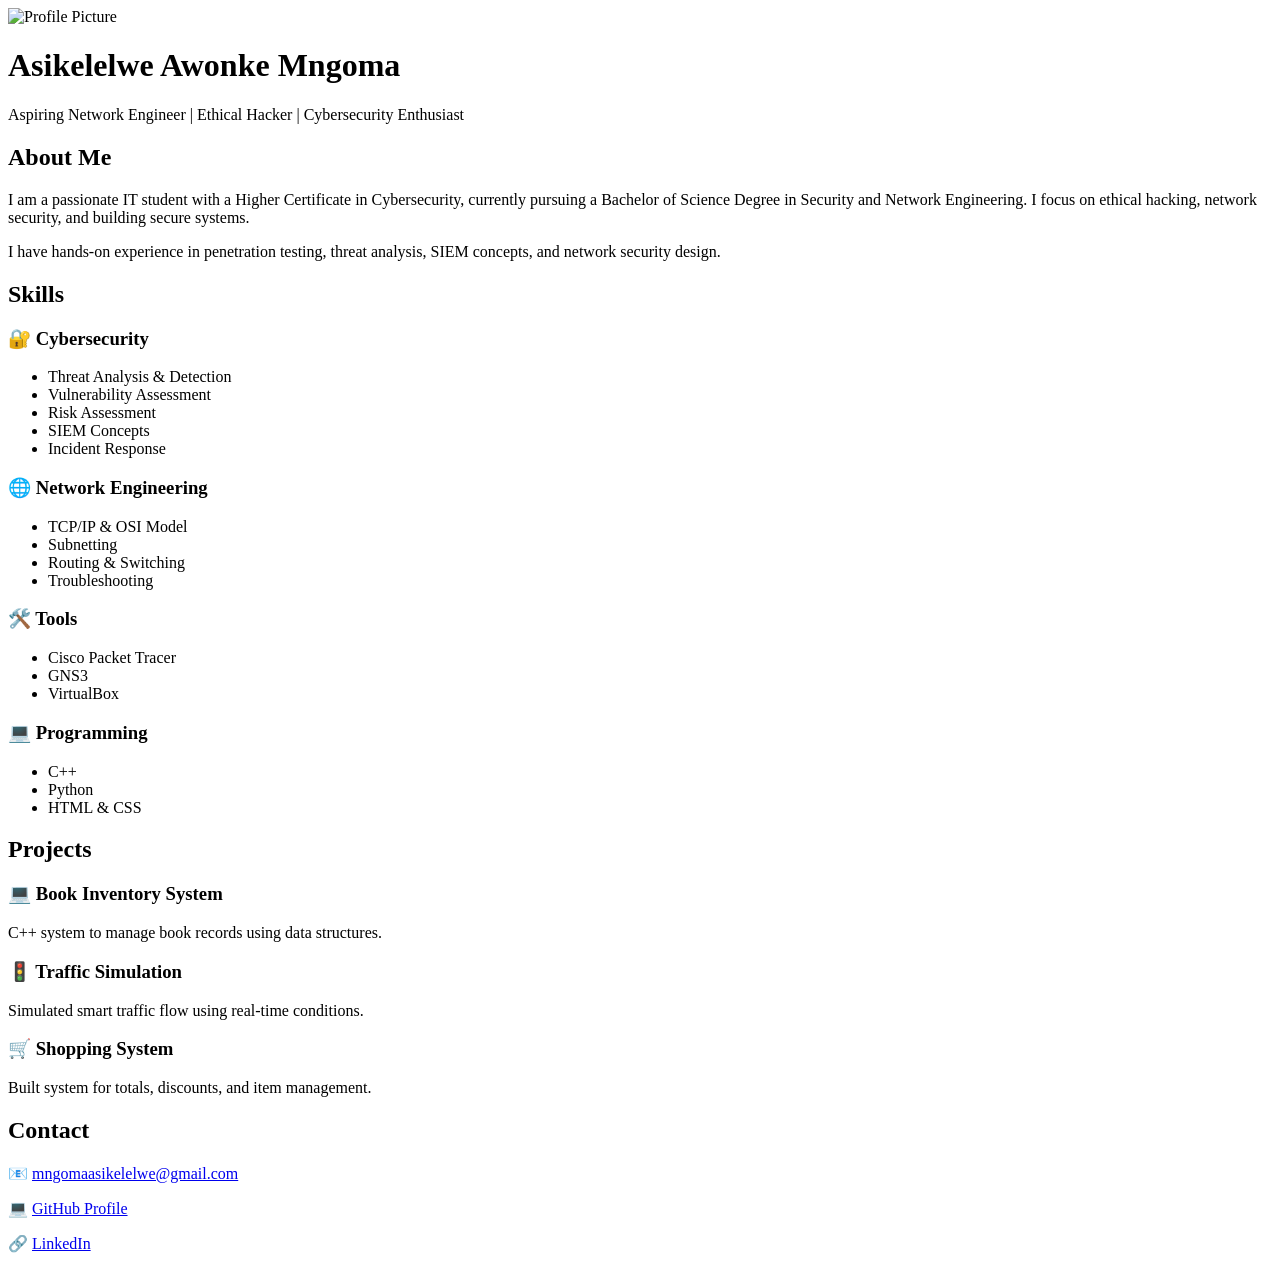
==== index.html @ 1cef65f0 "Add files via upload" ====
<!DOCTYPE html>
<html lang="en">
<head>
    <meta charset="UTF-8">
    <meta name="viewport" content="width=device-width, initial-scale=1.0">
    <title>Asikelelwe | Cybersecurity Portfolio</title>
    <link rel="stylesheet" href="style.css">
</head>

<body>

    <!-- PROFILE SECTION -->
    <div class="profile">
        <img src="/profile.jpeg" alt="Profile Picture">
        <h1>Asikelelwe Awonke Mngoma</h1>
        <p>Aspiring Network Engineer | Ethical Hacker | Cybersecurity Enthusiast</p>
    </div>

    <!-- ABOUT -->
    <section>
        <h2>About Me</h2>
        <p>
            I am a passionate IT student with a Higher Certificate in Cybersecurity,
            currently pursuing a Bachelor of Science Degree in Security and Network Engineering.
            I focus on ethical hacking, network security, and building secure systems.
        </p>

        <p>
            I have hands-on experience in penetration testing, threat analysis,
            SIEM concepts, and network security design.
        </p>
    </section>

    <!-- SKILLS -->
    <section id="skills">
        <h2>Skills</h2>

        <div class="skills-container">

            <div class="skill-card">
                <h3>🔐 Cybersecurity</h3>
                <ul>
                    <li>Threat Analysis & Detection</li>
                    <li>Vulnerability Assessment</li>
                    <li>Risk Assessment</li>
                    <li>SIEM Concepts</li>
                    <li>Incident Response</li>
                </ul>
            </div>

            <div class="skill-card">
                <h3>🌐 Network Engineering</h3>
                <ul>
                    <li>TCP/IP & OSI Model</li>
                    <li>Subnetting</li>
                    <li>Routing & Switching</li>
                    <li>Troubleshooting</li>
                </ul>
            </div>

            <div class="skill-card">
                <h3>🛠️ Tools</h3>
                <ul>
                    <li>Cisco Packet Tracer</li>
                    <li>GNS3</li>
                    <li>VirtualBox</li>
                </ul>
            </div>

            <div class="skill-card">
                <h3>💻 Programming</h3>
                <ul>
                    <li>C++</li>
                    <li>Python</li>
                    <li>HTML & CSS</li>
                </ul>
            </div>

        </div>
    </section>

    <!-- PROJECTS -->
    <section id="projects">
        <h2>Projects</h2>

        <div class="project-container">

            <div class="project-card">
                <h3>💻 Book Inventory System</h3>
                <p>C++ system to manage book records using data structures.</p>
            </div>

            <div class="project-card">
                <h3>🚦 Traffic Simulation</h3>
                <p>Simulated smart traffic flow using real-time conditions.</p>
            </div>

            <div class="project-card">
                <h3>🛒 Shopping System</h3>
                <p>Built system for totals, discounts, and item management.</p>
            </div>

        </div>
    </section>

    <!-- CONTACT -->
    <section>
        <h2>Contact</h2>

        <p>📧 <a href="mailto:mngomaasikelelwe@gmail.com">mngomaasikelelwe@gmail.com</a></p>

        <p>
            💻 <a href="https://github.com/mngomaasikelelwe-ai" target="_blank">
                GitHub Profile
            </a>
        </p>

        <p>
            🔗 <a href="https://www.linkedin.com/in/asikelelwe-mngoma-1611b2329" target="_blank">
                LinkedIn
            </a>
        </p>
    </section>

</body>
</html>
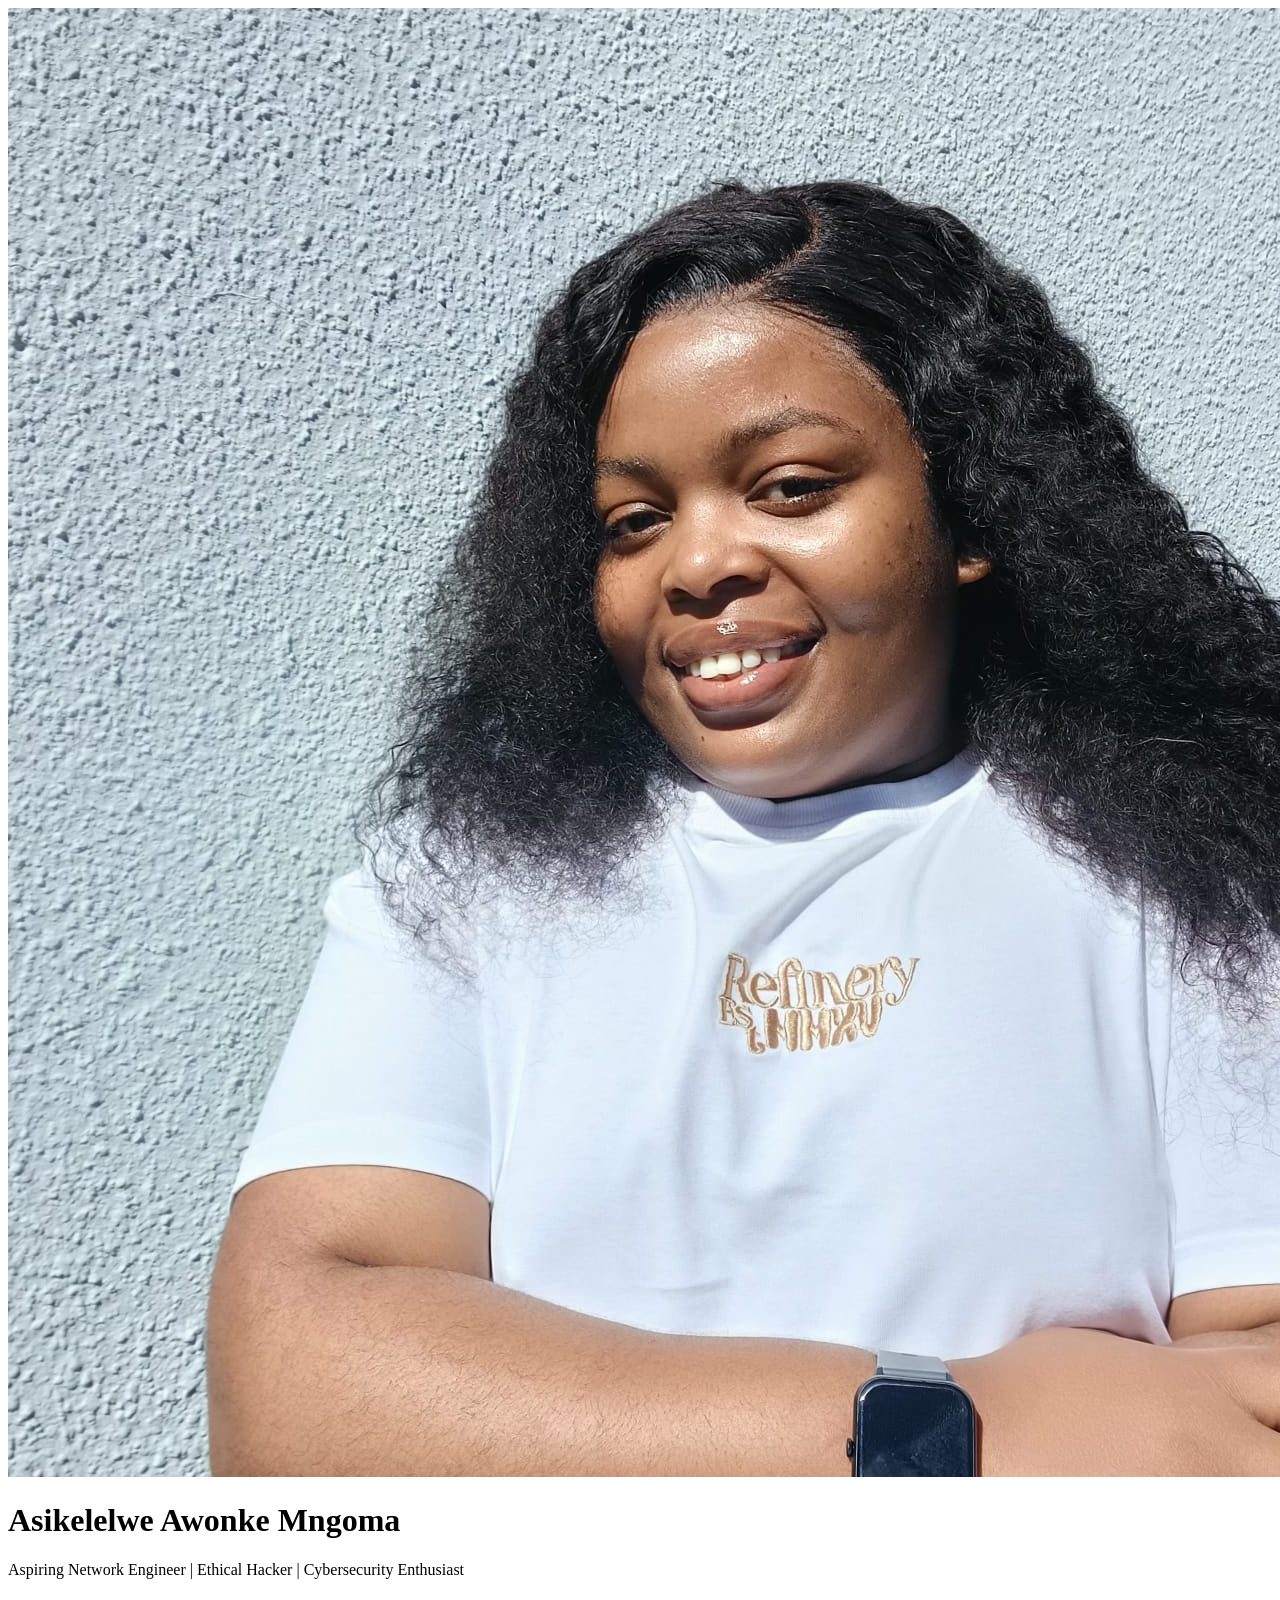
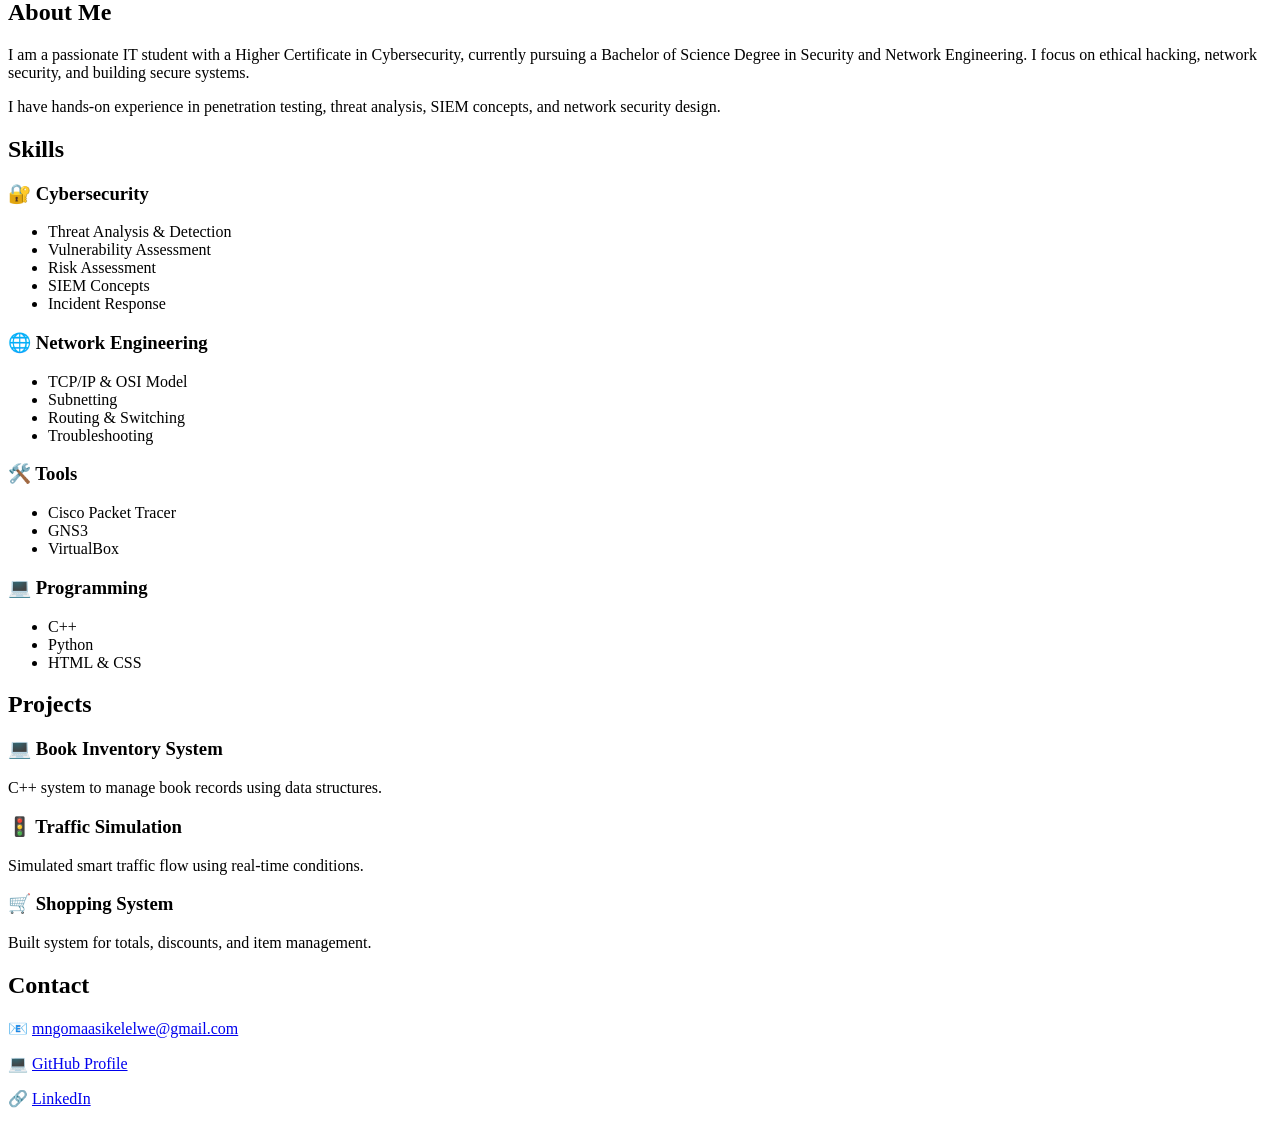
==== commit bc0d492d: "Rename new index code to index.html" ====
--- a/index.html
+++ b/index.html
@@ -1,126 +1,126 @@
-<!DOCTYPE html>
-<html lang="en">
-<head>
-    <meta charset="UTF-8">
-    <meta name="viewport" content="width=device-width, initial-scale=1.0">
-    <title>Asikelelwe | Cybersecurity Portfolio</title>
-    <link rel="stylesheet" href="style.css">
-</head>
-
-<body>
-
-    <!-- PROFILE SECTION -->
-    <div class="profile">
-        <img src="/profile.jpeg" alt="Profile Picture">
-        <h1>Asikelelwe Awonke Mngoma</h1>
-        <p>Aspiring Network Engineer | Ethical Hacker | Cybersecurity Enthusiast</p>
-    </div>
-
-    <!-- ABOUT -->
-    <section>
-        <h2>About Me</h2>
-        <p>
-            I am a passionate IT student with a Higher Certificate in Cybersecurity,
-            currently pursuing a Bachelor of Science Degree in Security and Network Engineering.
-            I focus on ethical hacking, network security, and building secure systems.
-        </p>
-
-        <p>
-            I have hands-on experience in penetration testing, threat analysis,
-            SIEM concepts, and network security design.
-        </p>
-    </section>
-
-    <!-- SKILLS -->
-    <section id="skills">
-        <h2>Skills</h2>
-
-        <div class="skills-container">
-
-            <div class="skill-card">
-                <h3>🔐 Cybersecurity</h3>
-                <ul>
-                    <li>Threat Analysis & Detection</li>
-                    <li>Vulnerability Assessment</li>
-                    <li>Risk Assessment</li>
-                    <li>SIEM Concepts</li>
-                    <li>Incident Response</li>
-                </ul>
-            </div>
-
-            <div class="skill-card">
-                <h3>🌐 Network Engineering</h3>
-                <ul>
-                    <li>TCP/IP & OSI Model</li>
-                    <li>Subnetting</li>
-                    <li>Routing & Switching</li>
-                    <li>Troubleshooting</li>
-                </ul>
-            </div>
-
-            <div class="skill-card">
-                <h3>🛠️ Tools</h3>
-                <ul>
-                    <li>Cisco Packet Tracer</li>
-                    <li>GNS3</li>
-                    <li>VirtualBox</li>
-                </ul>
-            </div>
-
-            <div class="skill-card">
-                <h3>💻 Programming</h3>
-                <ul>
-                    <li>C++</li>
-                    <li>Python</li>
-                    <li>HTML & CSS</li>
-                </ul>
-            </div>
-
-        </div>
-    </section>
-
-    <!-- PROJECTS -->
-    <section id="projects">
-        <h2>Projects</h2>
-
-        <div class="project-container">
-
-            <div class="project-card">
-                <h3>💻 Book Inventory System</h3>
-                <p>C++ system to manage book records using data structures.</p>
-            </div>
-
-            <div class="project-card">
-                <h3>🚦 Traffic Simulation</h3>
-                <p>Simulated smart traffic flow using real-time conditions.</p>
-            </div>
-
-            <div class="project-card">
-                <h3>🛒 Shopping System</h3>
-                <p>Built system for totals, discounts, and item management.</p>
-            </div>
-
-        </div>
-    </section>
-
-    <!-- CONTACT -->
-    <section>
-        <h2>Contact</h2>
-
-        <p>📧 <a href="mailto:mngomaasikelelwe@gmail.com">mngomaasikelelwe@gmail.com</a></p>
-
-        <p>
-            💻 <a href="https://github.com/mngomaasikelelwe-ai" target="_blank">
-                GitHub Profile
-            </a>
-        </p>
-
-        <p>
-            🔗 <a href="https://www.linkedin.com/in/asikelelwe-mngoma-1611b2329" target="_blank">
-                LinkedIn
-            </a>
-        </p>
-    </section>
-
-</body>
-</html>+<!DOCTYPE html>
+<html lang="en">
+<head>
+    <meta charset="UTF-8">
+    <meta name="viewport" content="width=device-width, initial-scale=1.0">
+    <title>Asikelelwe | Cybersecurity Portfolio</title>
+    <link rel="stylesheet" href="style.css">
+</head>
+
+<body>
+
+    <!-- PROFILE SECTION -->
+    <div class="profile">
+        <img src="profile.jpg" alt="Profile Picture">
+        <h1>Asikelelwe Awonke Mngoma</h1>
+        <p>Aspiring Network Engineer | Ethical Hacker | Cybersecurity Enthusiast</p>
+    </div>
+
+    <!-- ABOUT -->
+    <section>
+        <h2>About Me</h2>
+        <p>
+            I am a passionate IT student with a Higher Certificate in Cybersecurity,
+            currently pursuing a Bachelor of Science Degree in Security and Network Engineering.
+            I focus on ethical hacking, network security, and building secure systems.
+        </p>
+
+        <p>
+            I have hands-on experience in penetration testing, threat analysis,
+            SIEM concepts, and network security design.
+        </p>
+    </section>
+
+    <!-- SKILLS -->
+    <section id="skills">
+        <h2>Skills</h2>
+
+        <div class="skills-container">
+
+            <div class="skill-card">
+                <h3>🔐 Cybersecurity</h3>
+                <ul>
+                    <li>Threat Analysis & Detection</li>
+                    <li>Vulnerability Assessment</li>
+                    <li>Risk Assessment</li>
+                    <li>SIEM Concepts</li>
+                    <li>Incident Response</li>
+                </ul>
+            </div>
+
+            <div class="skill-card">
+                <h3>🌐 Network Engineering</h3>
+                <ul>
+                    <li>TCP/IP & OSI Model</li>
+                    <li>Subnetting</li>
+                    <li>Routing & Switching</li>
+                    <li>Troubleshooting</li>
+                </ul>
+            </div>
+
+            <div class="skill-card">
+                <h3>🛠️ Tools</h3>
+                <ul>
+                    <li>Cisco Packet Tracer</li>
+                    <li>GNS3</li>
+                    <li>VirtualBox</li>
+                </ul>
+            </div>
+
+            <div class="skill-card">
+                <h3>💻 Programming</h3>
+                <ul>
+                    <li>C++</li>
+                    <li>Python</li>
+                    <li>HTML & CSS</li>
+                </ul>
+            </div>
+
+        </div>
+    </section>
+
+    <!-- PROJECTS -->
+    <section id="projects">
+        <h2>Projects</h2>
+
+        <div class="project-container">
+
+            <div class="project-card">
+                <h3>💻 Book Inventory System</h3>
+                <p>C++ system to manage book records using data structures.</p>
+            </div>
+
+            <div class="project-card">
+                <h3>🚦 Traffic Simulation</h3>
+                <p>Simulated smart traffic flow using real-time conditions.</p>
+            </div>
+
+            <div class="project-card">
+                <h3>🛒 Shopping System</h3>
+                <p>Built system for totals, discounts, and item management.</p>
+            </div>
+
+        </div>
+    </section>
+
+    <!-- CONTACT -->
+    <section>
+        <h2>Contact</h2>
+
+        <p>📧 <a href="mailto:mngomaasikelelwe@gmail.com">mngomaasikelelwe@gmail.com</a></p>
+
+        <p>
+            💻 <a href="https://github.com/mngomaasikelelwe-ai" target="_blank">
+                GitHub Profile
+            </a>
+        </p>
+
+        <p>
+            🔗 <a href="https://www.linkedin.com/in/asikelelwe-mngoma-1611b2329" target="_blank">
+                LinkedIn
+            </a>
+        </p>
+    </section>
+
+</body>
+</html>
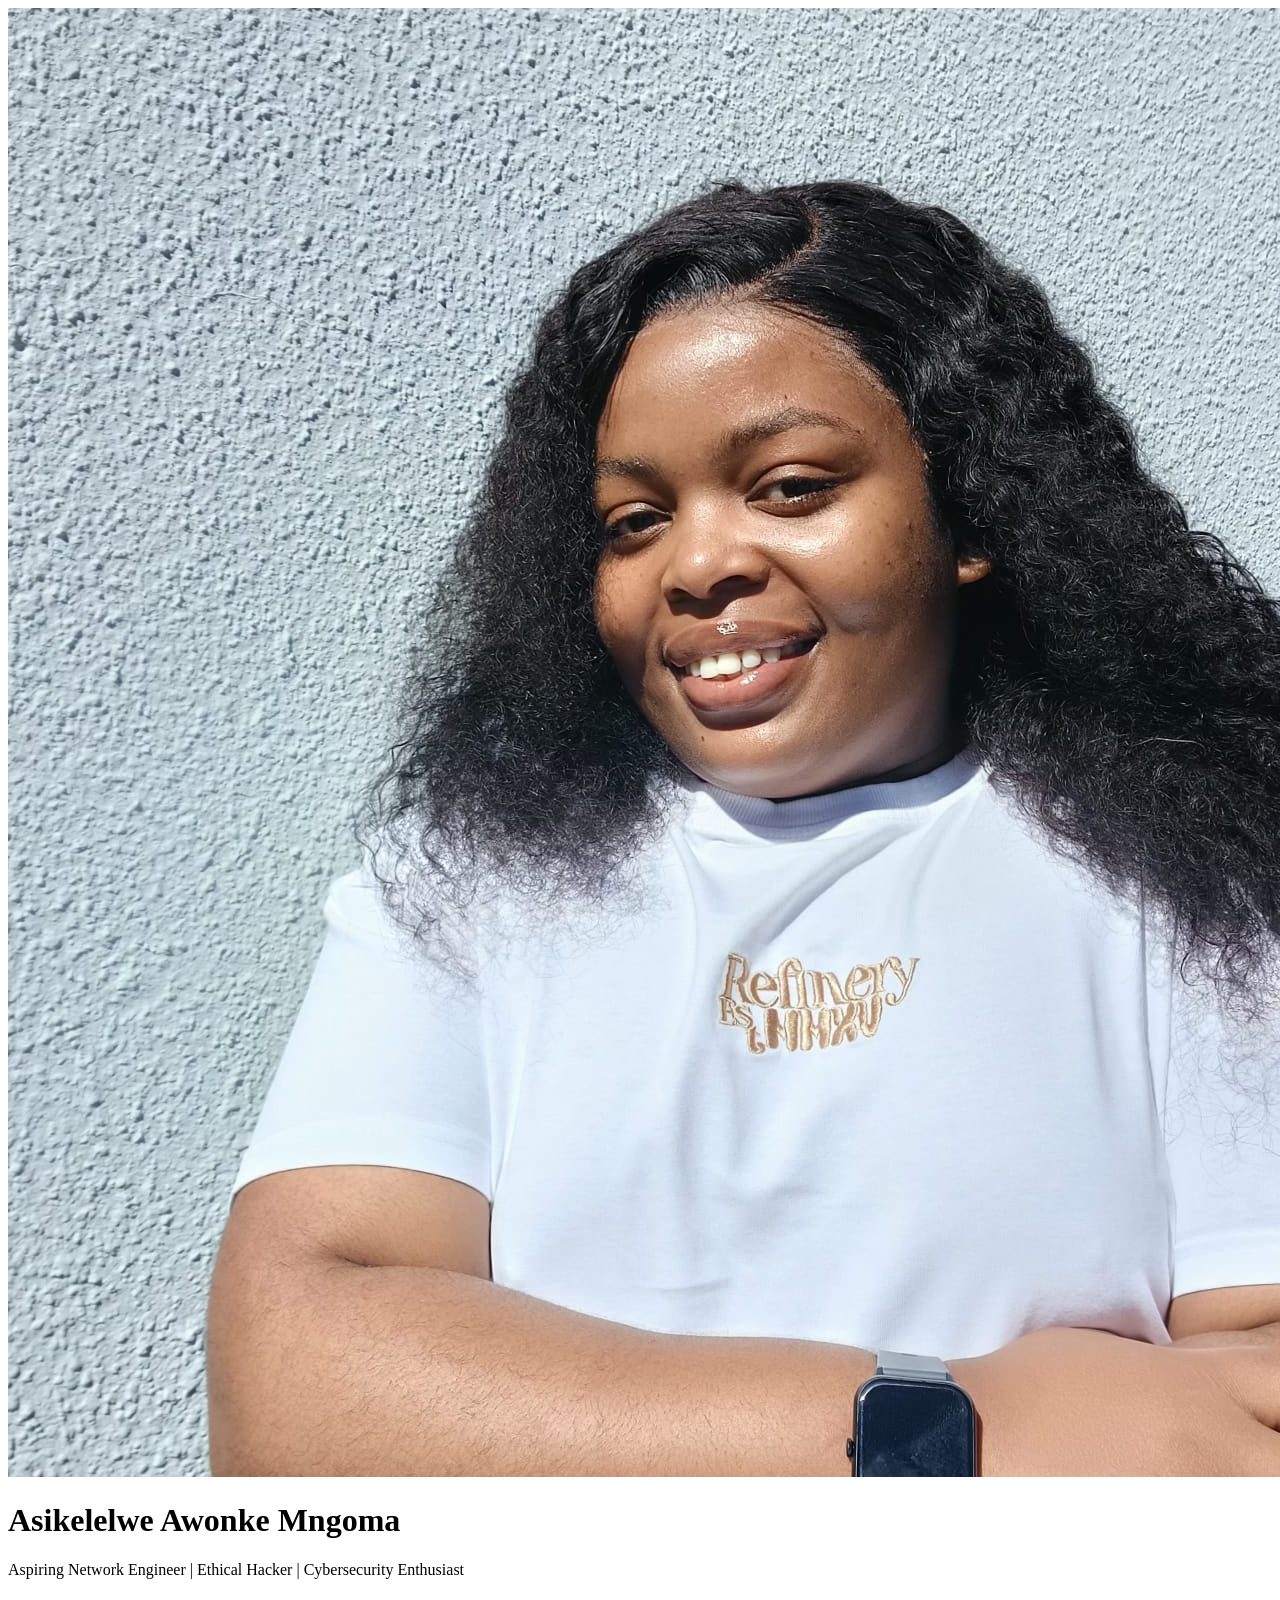
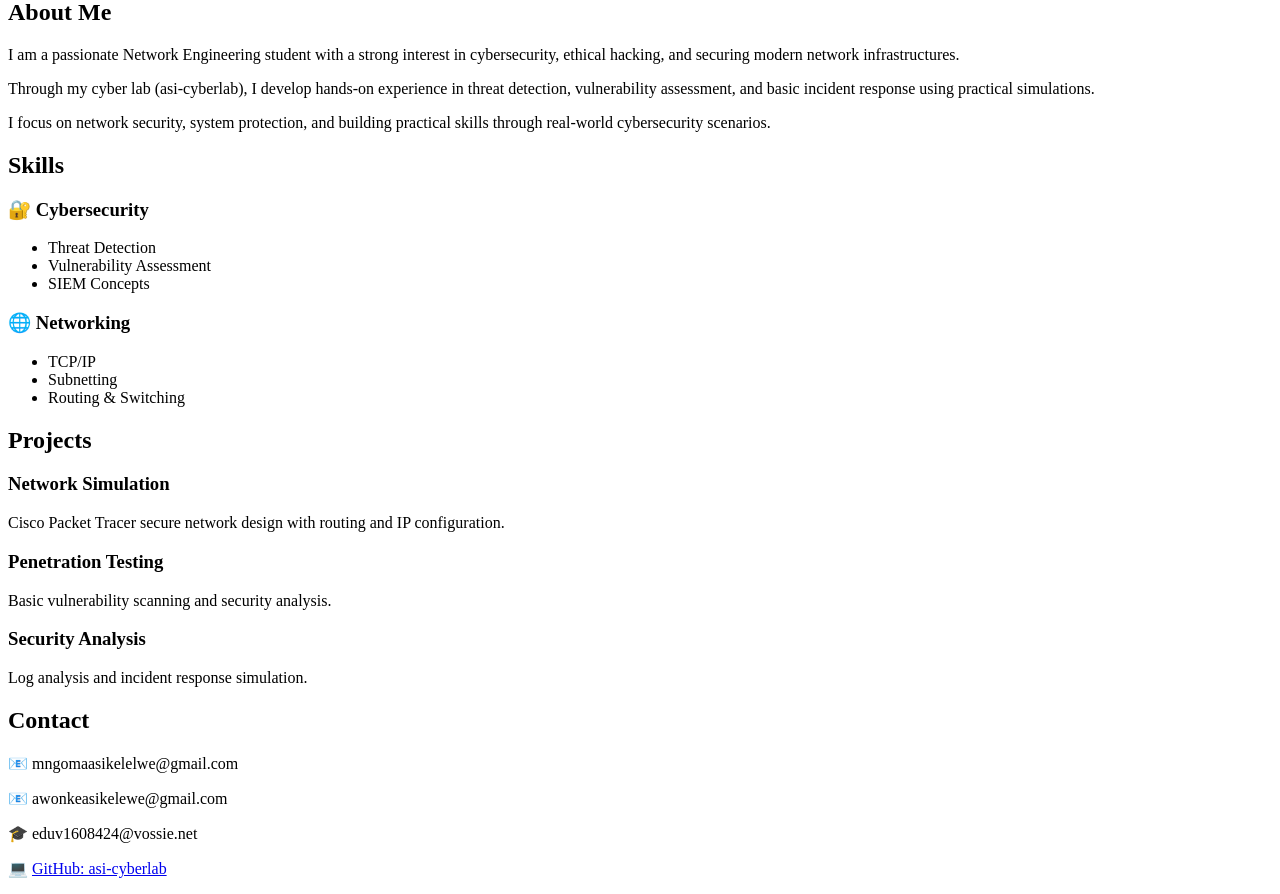
==== commit f1448e88: "Update index.html" ====
--- a/index.html
+++ b/index.html
@@ -3,13 +3,13 @@
 <head>
     <meta charset="UTF-8">
     <meta name="viewport" content="width=device-width, initial-scale=1.0">
-    <title>Asikelelwe | Cybersecurity Portfolio</title>
+    <title>Asikelelwe | asi-cyberlab</title>
     <link rel="stylesheet" href="style.css">
 </head>
 
 <body>
 
-    <!-- PROFILE SECTION -->
+    <!-- PROFILE -->
     <div class="profile">
         <img src="profile.jpg" alt="Profile Picture">
         <h1>Asikelelwe Awonke Mngoma</h1>
@@ -20,19 +20,20 @@
     <section>
         <h2>About Me</h2>
         <p>
-            I am a passionate IT student with a Higher Certificate in Cybersecurity,
-            currently pursuing a Bachelor of Science Degree in Security and Network Engineering.
-            I focus on ethical hacking, network security, and building secure systems.
+            I am a passionate Network Engineering student with a strong interest in cybersecurity, ethical hacking, and securing modern network infrastructures.
         </p>
 
         <p>
-            I have hands-on experience in penetration testing, threat analysis,
-            SIEM concepts, and network security design.
+            Through my cyber lab (asi-cyberlab), I develop hands-on experience in threat detection, vulnerability assessment, and basic incident response using practical simulations.
+        </p>
+
+        <p>
+            I focus on network security, system protection, and building practical skills through real-world cybersecurity scenarios.
         </p>
     </section>
 
     <!-- SKILLS -->
-    <section id="skills">
+    <section>
         <h2>Skills</h2>
 
         <div class="skills-container">
@@ -40,39 +41,18 @@
             <div class="skill-card">
                 <h3>🔐 Cybersecurity</h3>
                 <ul>
-                    <li>Threat Analysis & Detection</li>
+                    <li>Threat Detection</li>
                     <li>Vulnerability Assessment</li>
-                    <li>Risk Assessment</li>
                     <li>SIEM Concepts</li>
-                    <li>Incident Response</li>
                 </ul>
             </div>
 
             <div class="skill-card">
-                <h3>🌐 Network Engineering</h3>
+                <h3>🌐 Networking</h3>
                 <ul>
-                    <li>TCP/IP & OSI Model</li>
+                    <li>TCP/IP</li>
                     <li>Subnetting</li>
                     <li>Routing & Switching</li>
-                    <li>Troubleshooting</li>
-                </ul>
-            </div>
-
-            <div class="skill-card">
-                <h3>🛠️ Tools</h3>
-                <ul>
-                    <li>Cisco Packet Tracer</li>
-                    <li>GNS3</li>
-                    <li>VirtualBox</li>
-                </ul>
-            </div>
-
-            <div class="skill-card">
-                <h3>💻 Programming</h3>
-                <ul>
-                    <li>C++</li>
-                    <li>Python</li>
-                    <li>HTML & CSS</li>
                 </ul>
             </div>
 
@@ -80,24 +60,24 @@
     </section>
 
     <!-- PROJECTS -->
-    <section id="projects">
+    <section>
         <h2>Projects</h2>
 
         <div class="project-container">
 
             <div class="project-card">
-                <h3>💻 Book Inventory System</h3>
-                <p>C++ system to manage book records using data structures.</p>
+                <h3>Network Simulation</h3>
+                <p>Cisco Packet Tracer secure network design with routing and IP configuration.</p>
             </div>
 
             <div class="project-card">
-                <h3>🚦 Traffic Simulation</h3>
-                <p>Simulated smart traffic flow using real-time conditions.</p>
+                <h3>Penetration Testing</h3>
+                <p>Basic vulnerability scanning and security analysis.</p>
             </div>
 
             <div class="project-card">
-                <h3>🛒 Shopping System</h3>
-                <p>Built system for totals, discounts, and item management.</p>
+                <h3>Security Analysis</h3>
+                <p>Log analysis and incident response simulation.</p>
             </div>
 
         </div>
@@ -107,17 +87,13 @@
     <section>
         <h2>Contact</h2>
 
-        <p>📧 <a href="mailto:mngomaasikelelwe@gmail.com">mngomaasikelelwe@gmail.com</a></p>
+        <p>📧 mngomaasikelelwe@gmail.com</p>
+        <p>📧 awonkeasikelewe@gmail.com</p>
+        <p>🎓 eduv1608424@vossie.net</p>
 
         <p>
-            💻 <a href="https://github.com/mngomaasikelelwe-ai" target="_blank">
-                GitHub Profile
-            </a>
-        </p>
-
-        <p>
-            🔗 <a href="https://www.linkedin.com/in/asikelelwe-mngoma-1611b2329" target="_blank">
-                LinkedIn
+            💻 <a href="https://github.com/asi-cyberlab" target="_blank">
+                GitHub: asi-cyberlab
             </a>
         </p>
     </section>
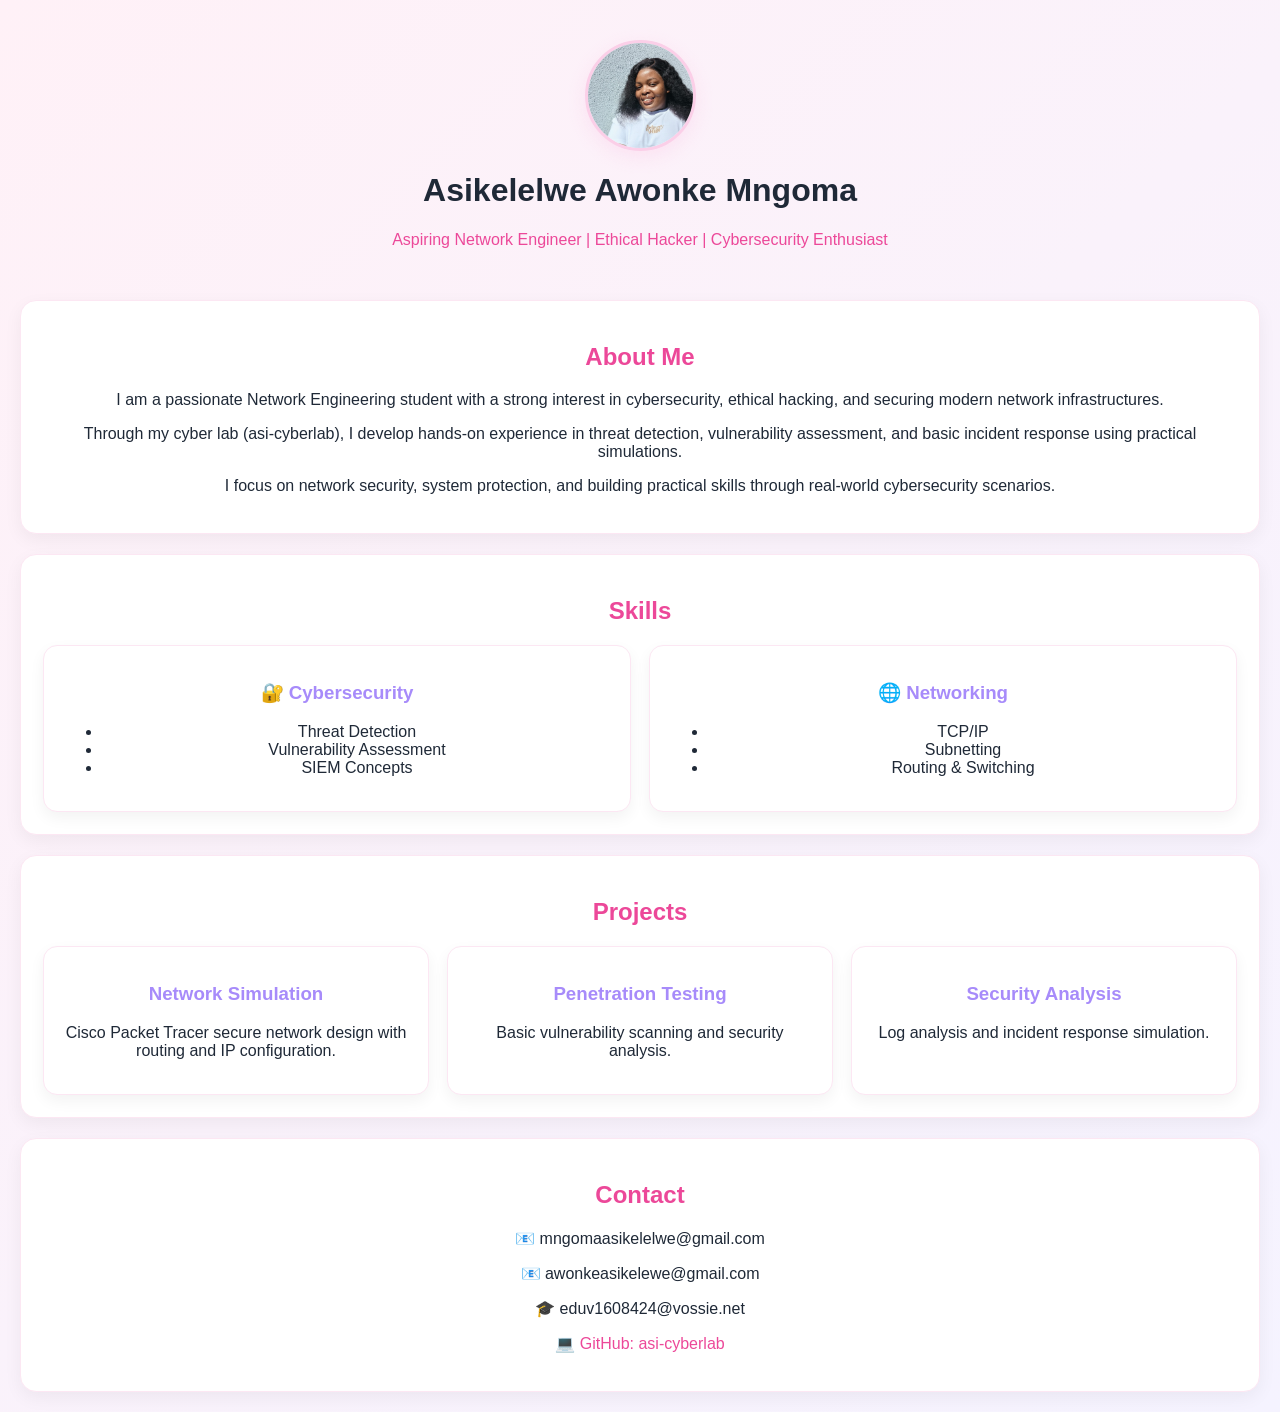
==== commit 929b04dc: "Add files via upload" ====
--- a/index.html
+++ b/index.html
@@ -1,102 +1,102 @@
-<!DOCTYPE html>
-<html lang="en">
-<head>
-    <meta charset="UTF-8">
-    <meta name="viewport" content="width=device-width, initial-scale=1.0">
-    <title>Asikelelwe | asi-cyberlab</title>
-    <link rel="stylesheet" href="style.css">
-</head>
-
-<body>
-
-    <!-- PROFILE -->
-    <div class="profile">
-        <img src="profile.jpg" alt="Profile Picture">
-        <h1>Asikelelwe Awonke Mngoma</h1>
-        <p>Aspiring Network Engineer | Ethical Hacker | Cybersecurity Enthusiast</p>
-    </div>
-
-    <!-- ABOUT -->
-    <section>
-        <h2>About Me</h2>
-        <p>
-            I am a passionate Network Engineering student with a strong interest in cybersecurity, ethical hacking, and securing modern network infrastructures.
-        </p>
-
-        <p>
-            Through my cyber lab (asi-cyberlab), I develop hands-on experience in threat detection, vulnerability assessment, and basic incident response using practical simulations.
-        </p>
-
-        <p>
-            I focus on network security, system protection, and building practical skills through real-world cybersecurity scenarios.
-        </p>
-    </section>
-
-    <!-- SKILLS -->
-    <section>
-        <h2>Skills</h2>
-
-        <div class="skills-container">
-
-            <div class="skill-card">
-                <h3>🔐 Cybersecurity</h3>
-                <ul>
-                    <li>Threat Detection</li>
-                    <li>Vulnerability Assessment</li>
-                    <li>SIEM Concepts</li>
-                </ul>
-            </div>
-
-            <div class="skill-card">
-                <h3>🌐 Networking</h3>
-                <ul>
-                    <li>TCP/IP</li>
-                    <li>Subnetting</li>
-                    <li>Routing & Switching</li>
-                </ul>
-            </div>
-
-        </div>
-    </section>
-
-    <!-- PROJECTS -->
-    <section>
-        <h2>Projects</h2>
-
-        <div class="project-container">
-
-            <div class="project-card">
-                <h3>Network Simulation</h3>
-                <p>Cisco Packet Tracer secure network design with routing and IP configuration.</p>
-            </div>
-
-            <div class="project-card">
-                <h3>Penetration Testing</h3>
-                <p>Basic vulnerability scanning and security analysis.</p>
-            </div>
-
-            <div class="project-card">
-                <h3>Security Analysis</h3>
-                <p>Log analysis and incident response simulation.</p>
-            </div>
-
-        </div>
-    </section>
-
-    <!-- CONTACT -->
-    <section>
-        <h2>Contact</h2>
-
-        <p>📧 mngomaasikelelwe@gmail.com</p>
-        <p>📧 awonkeasikelewe@gmail.com</p>
-        <p>🎓 eduv1608424@vossie.net</p>
-
-        <p>
-            💻 <a href="https://github.com/asi-cyberlab" target="_blank">
-                GitHub: asi-cyberlab
-            </a>
-        </p>
-    </section>
-
-</body>
-</html>
+<!DOCTYPE html>
+<html lang="en">
+<head>
+    <meta charset="UTF-8">
+    <meta name="viewport" content="width=device-width, initial-scale=1.0">
+    <title>Asikelelwe | asi-cyberlab</title>
+    <link rel="stylesheet" href="style.css">
+</head>
+
+<body>
+
+    <!-- PROFILE -->
+    <div class="profile">
+        <img src="profile2.jpg" alt="Profile Picture">
+        <h1>Asikelelwe Awonke Mngoma</h1>
+        <p>Aspiring Network Engineer | Ethical Hacker | Cybersecurity Enthusiast</p>
+    </div>
+
+    <!-- ABOUT -->
+    <section>
+        <h2>About Me</h2>
+        <p>
+            I am a passionate Network Engineering student with a strong interest in cybersecurity, ethical hacking, and securing modern network infrastructures.
+        </p>
+
+        <p>
+            Through my cyber lab (asi-cyberlab), I develop hands-on experience in threat detection, vulnerability assessment, and basic incident response using practical simulations.
+        </p>
+
+        <p>
+            I focus on network security, system protection, and building practical skills through real-world cybersecurity scenarios.
+        </p>
+    </section>
+
+    <!-- SKILLS -->
+    <section>
+        <h2>Skills</h2>
+
+        <div class="skills-container">
+
+            <div class="skill-card">
+                <h3>🔐 Cybersecurity</h3>
+                <ul>
+                    <li>Threat Detection</li>
+                    <li>Vulnerability Assessment</li>
+                    <li>SIEM Concepts</li>
+                </ul>
+            </div>
+
+            <div class="skill-card">
+                <h3>🌐 Networking</h3>
+                <ul>
+                    <li>TCP/IP</li>
+                    <li>Subnetting</li>
+                    <li>Routing & Switching</li>
+                </ul>
+            </div>
+
+        </div>
+    </section>
+
+    <!-- PROJECTS -->
+    <section>
+        <h2>Projects</h2>
+
+        <div class="project-container">
+
+            <div class="project-card">
+                <h3>Network Simulation</h3>
+                <p>Cisco Packet Tracer secure network design with routing and IP configuration.</p>
+            </div>
+
+            <div class="project-card">
+                <h3>Penetration Testing</h3>
+                <p>Basic vulnerability scanning and security analysis.</p>
+            </div>
+
+            <div class="project-card">
+                <h3>Security Analysis</h3>
+                <p>Log analysis and incident response simulation.</p>
+            </div>
+
+        </div>
+    </section>
+
+    <!-- CONTACT -->
+    <section>
+        <h2>Contact</h2>
+
+        <p>📧 mngomaasikelelwe@gmail.com</p>
+        <p>📧 awonkeasikelewe@gmail.com</p>
+        <p>🎓 eduv1608424@vossie.net</p>
+
+        <p>
+            💻 <a href="https://github.com/asi-cyberlab" target="_blank">
+                GitHub: asi-cyberlab
+            </a>
+        </p>
+    </section>
+
+</body>
+</html>
--- a/style.css
+++ b/style.css
@@ -0,0 +1,141 @@
+body {
+    font-family: Arial, sans-serif;
+    background: linear-gradient(135deg, #fff1f7, #f5f3ff);
+    color: #1f2937;
+    margin: 0;
+    text-align: center;
+    animation: fadeIn 0.8s ease-in;
+}
+
+/* PROFILE */
+.profile {
+    margin-top: 25px;
+    padding: 15px;
+}
+
+/* IMAGE */
+.profile img {
+    width: 105px;
+    height: 105px;
+    border-radius: 50%;
+    object-fit: cover;
+    display: block;
+    margin: 0 auto;
+
+    border: 3px solid #fbcfe8;
+    box-shadow: 0 6px 18px rgba(251, 207, 232, 0.45);
+
+    transition: transform 0.3s ease;
+}
+
+.profile img:hover {
+    transform: scale(1.05);
+}
+
+/* TEXT */
+h1 {
+    color: #1f2937;
+}
+
+.profile p {
+    color: #ec4899;
+    font-weight: 500;
+}
+
+/* SECTIONS */
+section {
+    margin: 20px;
+    padding: 22px;
+    background: #ffffff;
+    border-radius: 16px;
+
+    border: 1px solid #fce7f3;
+    box-shadow: 0 6px 18px rgba(0,0,0,0.05);
+
+    transition: transform 0.3s ease, box-shadow 0.3s ease;
+}
+
+section:hover {
+    transform: translateY(-4px);
+    box-shadow: 0 10px 22px rgba(236, 72, 153, 0.12);
+}
+
+/* HEADINGS */
+h2 {
+    color: #ec4899;
+}
+
+h3 {
+    color: #a78bfa;
+}
+
+/* LINKS */
+a {
+    color: #ec4899;
+    text-decoration: none;
+}
+
+a:hover {
+    color: #a78bfa;
+    text-decoration: underline;
+}
+
+/* SKILLS GRID */
+.skills-container {
+    display: grid;
+    grid-template-columns: repeat(auto-fit, minmax(220px, 1fr));
+    gap: 18px;
+    margin-top: 15px;
+}
+
+.skill-card {
+    background: #ffffff;
+    padding: 18px;
+    border-radius: 14px;
+
+    border: 1px solid #fce7f3;
+    box-shadow: 0 6px 15px rgba(0,0,0,0.05);
+
+    transition: transform 0.3s ease, box-shadow 0.3s ease;
+}
+
+.skill-card:hover {
+    transform: translateY(-5px);
+    box-shadow: 0 10px 20px rgba(236, 72, 153, 0.12);
+}
+
+/* PROJECT GRID */
+.project-container {
+    display: grid;
+    grid-template-columns: repeat(auto-fit, minmax(240px, 1fr));
+    gap: 18px;
+    margin-top: 15px;
+}
+
+.project-card {
+    background: #ffffff;
+    padding: 18px;
+    border-radius: 14px;
+
+    border: 1px solid #fce7f3;
+    box-shadow: 0 6px 15px rgba(0,0,0,0.05);
+
+    transition: transform 0.3s ease, box-shadow 0.3s ease;
+}
+
+.project-card:hover {
+    transform: translateY(-5px);
+    box-shadow: 0 10px 22px rgba(168, 139, 250, 0.15);
+}
+
+/* ANIMATION */
+@keyframes fadeIn {
+    from {
+        opacity: 0;
+        transform: translateY(10px);
+    }
+    to {
+        opacity: 1;
+        transform: translateY(0);
+    }
+}
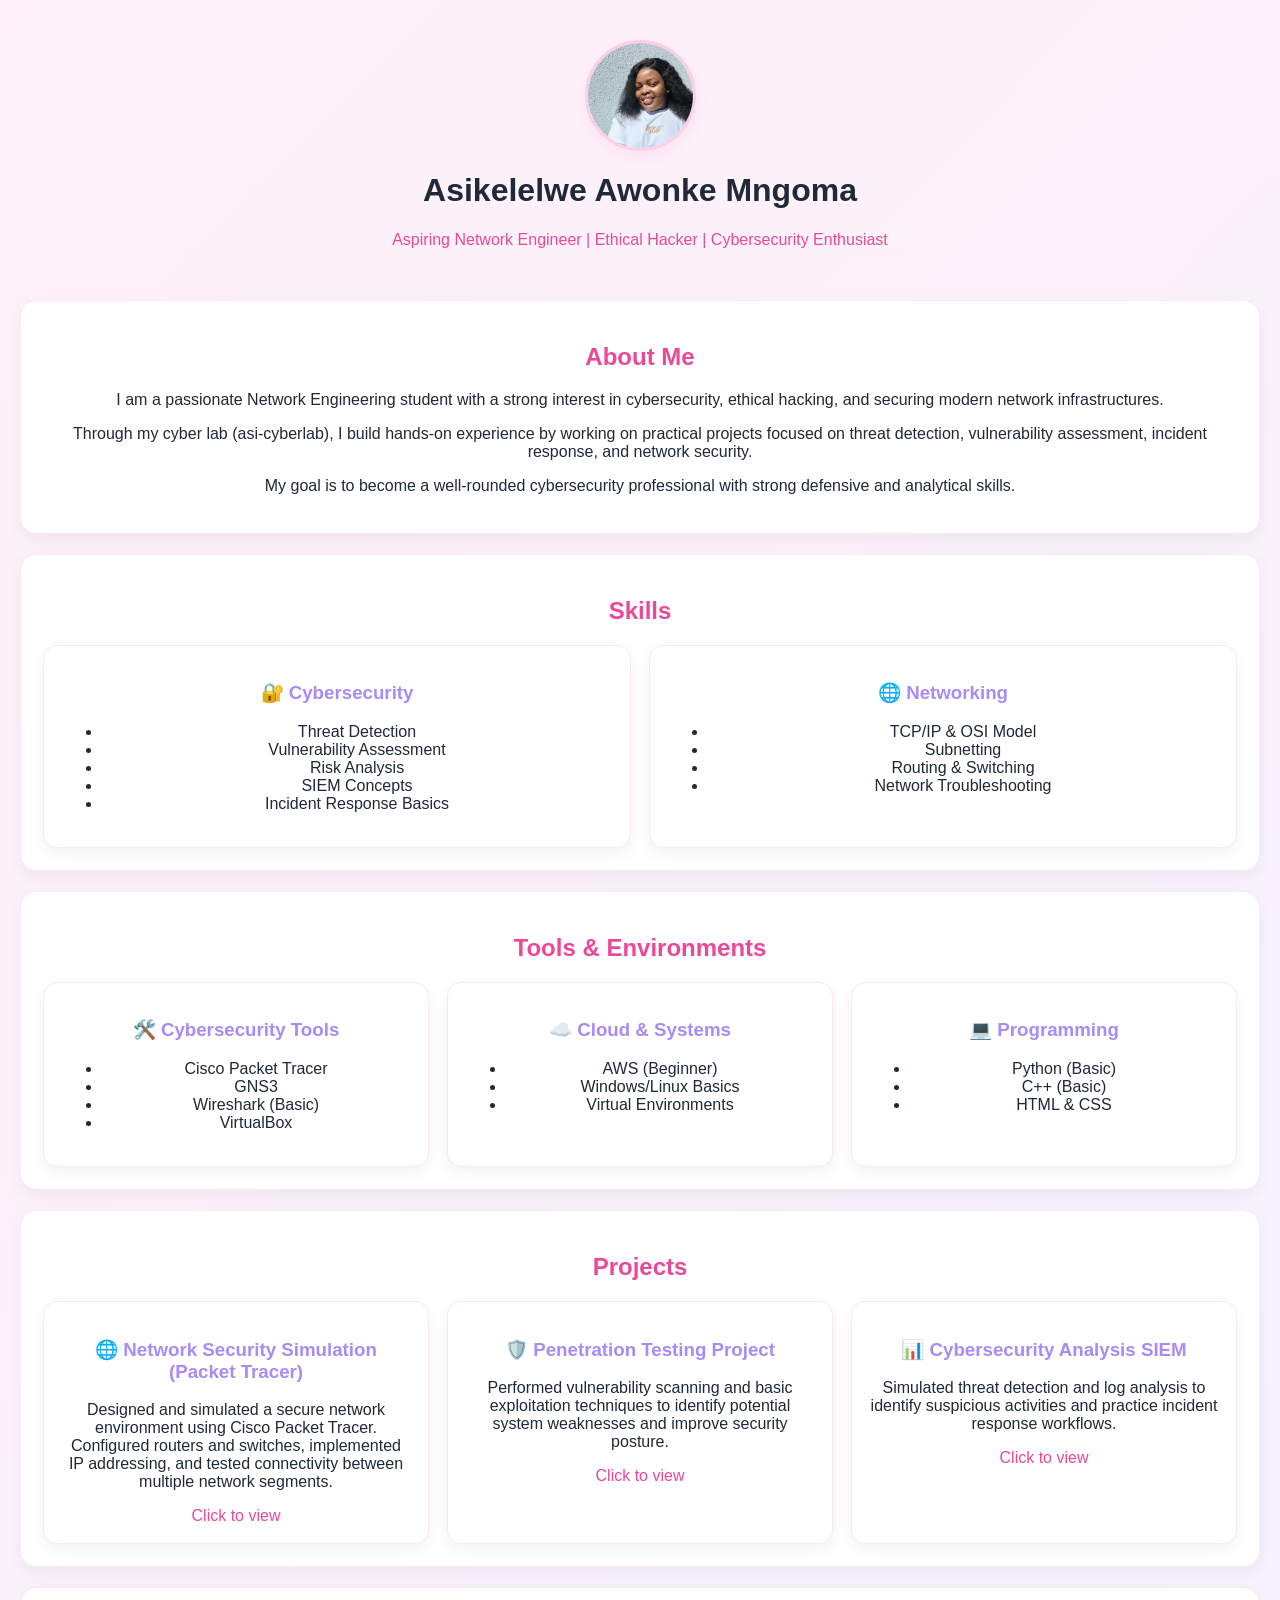
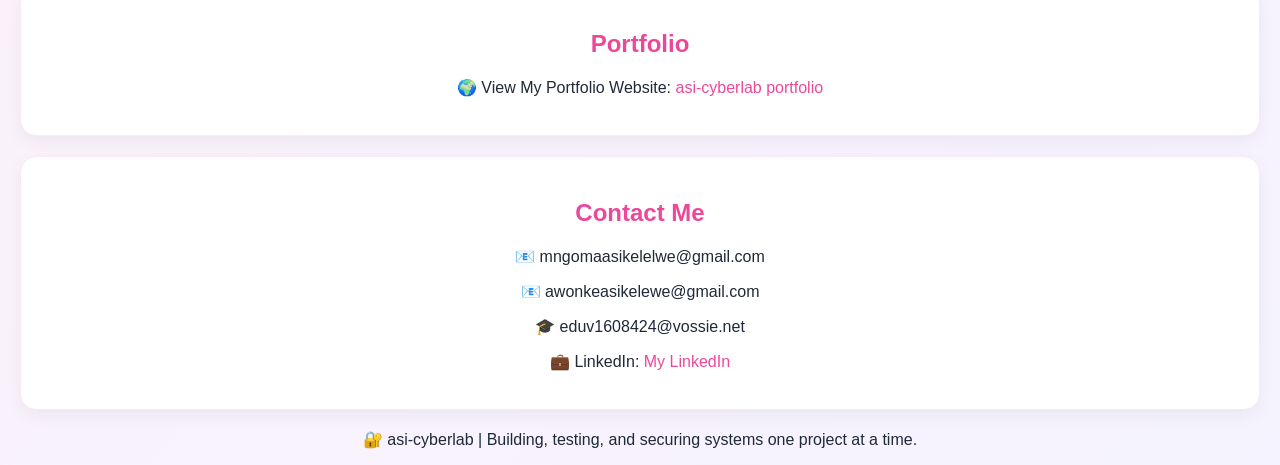
==== commit b74e2c24: "Update index.html" ====
--- a/index.html
+++ b/index.html
@@ -10,11 +10,11 @@
 <body>
 
     <!-- PROFILE -->
-    <div class="profile">
+    <header class="profile">
         <img src="profile2.jpg" alt="Profile Picture">
         <h1>Asikelelwe Awonke Mngoma</h1>
         <p>Aspiring Network Engineer | Ethical Hacker | Cybersecurity Enthusiast</p>
-    </div>
+    </header>
 
     <!-- ABOUT -->
     <section>
@@ -24,11 +24,11 @@
         </p>
 
         <p>
-            Through my cyber lab (asi-cyberlab), I develop hands-on experience in threat detection, vulnerability assessment, and basic incident response using practical simulations.
+            Through my cyber lab (asi-cyberlab), I build hands-on experience by working on practical projects focused on threat detection, vulnerability assessment, incident response, and network security.
         </p>
 
         <p>
-            I focus on network security, system protection, and building practical skills through real-world cybersecurity scenarios.
+            My goal is to become a well-rounded cybersecurity professional with strong defensive and analytical skills.
         </p>
     </section>
 
@@ -43,16 +43,56 @@
                 <ul>
                     <li>Threat Detection</li>
                     <li>Vulnerability Assessment</li>
+                    <li>Risk Analysis</li>
                     <li>SIEM Concepts</li>
+                    <li>Incident Response Basics</li>
                 </ul>
             </div>
 
             <div class="skill-card">
                 <h3>🌐 Networking</h3>
                 <ul>
-                    <li>TCP/IP</li>
+                    <li>TCP/IP & OSI Model</li>
                     <li>Subnetting</li>
                     <li>Routing & Switching</li>
+                    <li>Network Troubleshooting</li>
+                </ul>
+            </div>
+
+        </div>
+    </section>
+
+    <!-- TOOLS & ENVIRONMENTS (ADDED AS REQUESTED) -->
+    <section>
+        <h2>Tools & Environments</h2>
+
+        <div class="skills-container">
+
+            <div class="skill-card">
+                <h3>🛠️ Cybersecurity Tools</h3>
+                <ul>
+                    <li>Cisco Packet Tracer</li>
+                    <li>GNS3</li>
+                    <li>Wireshark (Basic)</li>
+                    <li>VirtualBox</li>
+                </ul>
+            </div>
+
+            <div class="skill-card">
+                <h3>☁️ Cloud & Systems</h3>
+                <ul>
+                    <li>AWS (Beginner)</li>
+                    <li>Windows/Linux Basics</li>
+                    <li>Virtual Environments</li>
+                </ul>
+            </div>
+
+            <div class="skill-card">
+                <h3>💻 Programming</h3>
+                <ul>
+                    <li>Python (Basic)</li>
+                    <li>C++ (Basic)</li>
+                    <li>HTML & CSS</li>
                 </ul>
             </div>
 
@@ -66,37 +106,61 @@
         <div class="project-container">
 
             <div class="project-card">
-                <h3>Network Simulation</h3>
-                <p>Cisco Packet Tracer secure network design with routing and IP configuration.</p>
+                <h3>🌐 Network Security Simulation (Packet Tracer)</h3>
+                <p>
+                    Designed and simulated a secure network environment using Cisco Packet Tracer.
+                    Configured routers and switches, implemented IP addressing, and tested connectivity between multiple network segments.
+                </p>
+                <a href="https://asi-cyberlab.github.io/Network-security-simulation/" target="_blank">Click to view</a>
             </div>
 
             <div class="project-card">
-                <h3>Penetration Testing</h3>
-                <p>Basic vulnerability scanning and security analysis.</p>
+                <h3>🛡️ Penetration Testing Project</h3>
+                <p>
+                    Performed vulnerability scanning and basic exploitation techniques to identify potential system weaknesses and improve security posture.
+                </p>
+                <a href="https://asi-cyberlab.github.io/Penetration-Testing-/" target="_blank">Click to view</a>
             </div>
 
             <div class="project-card">
-                <h3>Security Analysis</h3>
-                <p>Log analysis and incident response simulation.</p>
+                <h3>📊 Cybersecurity Analysis SIEM</h3>
+                <p>
+                    Simulated threat detection and log analysis to identify suspicious activities and practice incident response workflows.
+                </p>
+                <a href="https://asi-cyberlab.github.io/Cybersecurity-Analysis-Lab/" target="_blank">Click to view</a>
             </div>
 
         </div>
     </section>
 
-    <!-- CONTACT -->
+    <!-- PORTFOLIO -->
     <section>
-        <h2>Contact</h2>
-
-        <p>📧 mngomaasikelelwe@gmail.com</p>
-        <p>📧 awonkeasikelewe@gmail.com</p>
-        <p>🎓 eduv1608424@vossie.net</p>
-
+        <h2>Portfolio</h2>
         <p>
-            💻 <a href="https://github.com/asi-cyberlab" target="_blank">
-                GitHub: asi-cyberlab
+            🌍 View My Portfolio Website:
+            <a href="https://asi-cyberlab.github.io/Asi-cyberlab-portfolio/" target="_blank">
+                asi-cyberlab portfolio
             </a>
         </p>
     </section>
 
+    <!-- CONTACT -->
+    <section>
+        <h2>Contact Me</h2>
+        <p>📧 mngomaasikelelwe@gmail.com</p>
+        <p>📧 awonkeasikelewe@gmail.com</p>
+        <p>🎓 eduv1608424@vossie.net</p>
+        <p>💼 LinkedIn: 
+            <a href="https://www.linkedin.com/in/asikelelwe-mngoma-1611b2329" target="_blank">
+                My LinkedIn
+            </a>
+        </p>
+    </section>
+
+    <!-- FOOTER -->
+    <footer>
+        <p>🔐 asi-cyberlab | Building, testing, and securing systems one project at a time.</p>
+    </footer>
+
 </body>
-</html>+</html>
